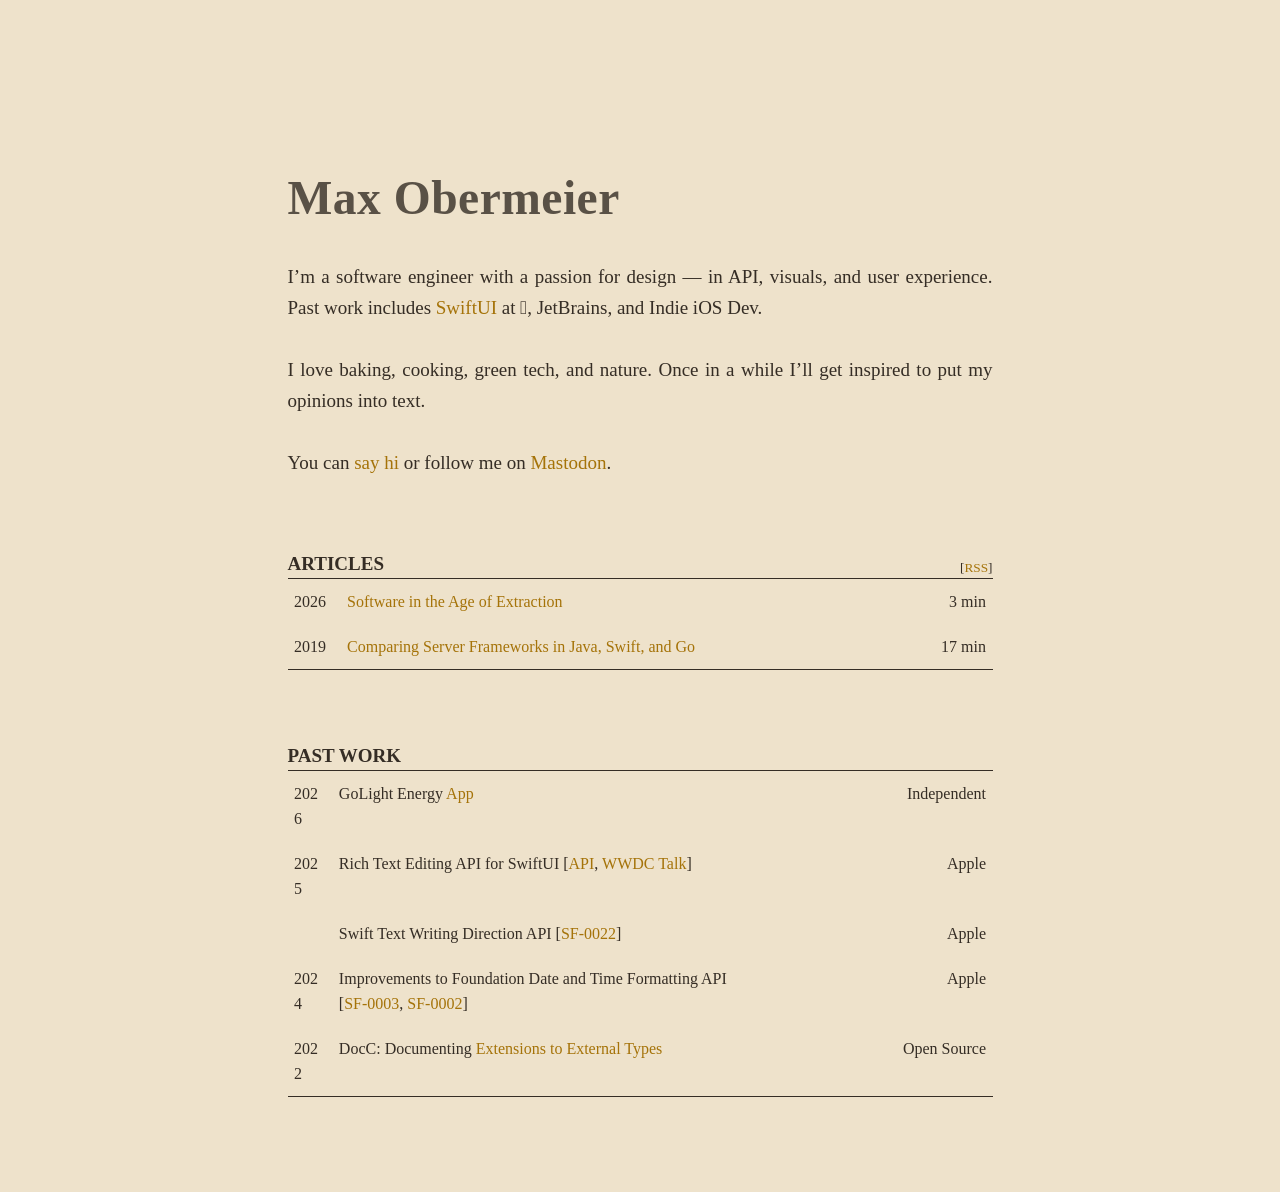
==== index.html @ ea5c06f4 "publish initial version" ====
<!doctype html>
<html class="center-headings">
<head>
    <meta charset="UTF-8">
    <link rel="stylesheet" media="all" href="style/calm.css">
    <meta name="viewport" content="initial-scale=1, viewport-fit=cover">
    <title>Max Obermeier</title>
</head>
<body data-document><h1>Max Obermeier</h1>

<p>I’m a software engineer with a passion for design — in API, visuals, and user experience. Past work includes <a href="https://developer.apple.com/swiftui/">SwiftUI</a> at , JetBrains, and Indie iOS Dev. </p>

<p>I love baking, cooking, green tech, and nature. Once in a while I’ll get inspired to put my opinions into text.</p>

<p>You can <a href="mailto:themomax@icloud.com">say hi</a> or follow me on <a href="https://hachyderm.io/@_maxobermeier">Mastodon</a>.</p>
<div class="page-break" style="page-break-before: always;"></div>

<h6>Articles</h6>

<p><span class="table-trailing">
 [<a href="./feed.rss">RSS</a>]
</span></p>

<table>
<colgroup>
<col style="text-align:left;"/>
<col style="text-align:left;"/>
<col style="text-align:right;"/>
</colgroup>

<tbody>
<tr>
	<td style="text-align:left;">2026</td>
	<td style="text-align:left;"><a href="Software%20in%20the%20Age%20of%20Extraction.html">Software in the Age of Extraction</a></td>
	<td style="text-align:right;">3 min</td>
</tr>
<tr>
	<td style="text-align:left;">2019</td>
	<td style="text-align:left;"><a href="https://medium.com/comsystoreply/https-medium-com-max-comsysto-comparing-backend-frameworks-written-in-java-swift-and-go-70acd07d3a8a">‌Comparing Server Frameworks in Java, Swift, and Go</a></td>
	<td style="text-align:right;">17 min</td>
</tr>
</tbody>
</table>
<div class="page-break" style="page-break-before: always;"></div>

<h6>Past Work</h6>

<table>
<colgroup>
<col style="text-align:left;"/>
<col style="text-align:left;"/>
<col style="text-align:right;"/>
</colgroup>

<tbody>
<tr>
	<td style="text-align:left;">2026</td>
	<td style="text-align:left;">GoLight Energy <a href="https://apps.apple.com/gb/app/golight-energy/id6755192452">App</a></td>
	<td style="text-align:right;">Independent</td>
</tr>
<tr>
	<td style="text-align:left;">2025</td>
	<td style="text-align:left;">Rich Text Editing API for SwiftUI [<a href="https://developer.apple.com/documentation/swiftui/texteditor/init(text:selection:)#discussion">API</a>, <a href="https://developer.apple.com/videos/play/wwdc2025/280/">WWDC Talk</a>]</td>
	<td style="text-align:right;">Apple</td>
</tr>
<tr>
	<td style="text-align:left;"></td>
	<td style="text-align:left;">‌Swift Text Writing Direction API [<a href="https://github.com/swiftlang/swift-foundation/blob/main/Proposals/0022-writing-direction-attribute.md">SF-0022</a>]</td>
	<td style="text-align:right;">Apple</td>
</tr>
<tr>
	<td style="text-align:left;">2024</td>
	<td style="text-align:left;">Improvements to Foundation Date and Time Formatting API<br/>[<a href="https://github.com/swiftlang/swift-foundation/blob/main/Proposals/0002-additional-configuration-properties-for-formatstyle-implementations.md">SF-0003</a>, <a href="https://github.com/swiftlang/swift-foundation/blob/main/Proposals/0003-discrete-format-style.md">SF-0002</a>]</td>
	<td style="text-align:right;">Apple</td>
</tr>
<tr>
	<td style="text-align:left;">2022</td>
	<td style="text-align:left;">DocC: Documenting <a href="https://github.com/swiftlang/swift-docc/pull/369">Extensions to External Types</a></td>
	<td style="text-align:right;">Open Source</td>
</tr>
</tbody>
</table>

<style>
h1 {
    text-align: left !important;
    margin-top: 1.5em !important;
    margin-bottom: 0.5em !important;
    width: 100% !important;
    font-size: 2.5em !important;
}

.table-trailing {
    display: block;
    float: right;
    font-size: 0.7em;
    margin-top: calc(0.3lh / 0.7);
}
</style></body>
</html>
---- style/calm.css ----
/**
 * Copyright © 2026 Max Obermeier. All rights reserved.
 *
 * Overrides for the calm theme appearance.
 */

@import "normalize.css" layer(base);
@import "core.css" layer(base);
@import "style.css" layer(base);


/**
 * Default font
 */
html, html :lang(x-default), html :lang(en) {
    font-family: "Canela Text", "Palatino", "Georgia", Keyboard, Times, "Hiragino Mincho ProN", "ヒラギノ明朝 ProN", serif;
}

/**
 * Default font size
 */
@media screen and (min-width: 320px) {
    html {
        font-size: max(1rem, 19px);
    }
}

/**
 * Light screen color scheme
 */
@media screen {
    html, html.mac {
        background-color: rgb(238, 226, 203);
        color: rgb(53, 45, 37);
    }

    a {
        color: hsl(41, 90%, 34%);
    }

    table, tbody, th, tr, td, hr {
         border-top-color: rgb(53, 45, 37);
         border-bottom-color: rgb(53, 45, 37);
    }

    hr {
        background-color: rgb(53, 45, 37);
        opacity: 0.2;
    }
}

/**
 * Dark screen color scheme
 */
@media screen and (prefers-color-scheme: dark) {
    html, html.mac.night-mode, html.night-mode {
        background-color: rgb(65, 59, 49);
        color: rgb(246, 236, 220);
    }

    .night-mode a, a {
        color: hsl(41, 80%, 60%);
    }

    table, tbody, th, tr, td, hr {
        border-top-color: rgba(246, 236, 220);
        border-bottom-color: rgba(246, 236, 220);
    }

    hr {
         background-color: rgba(246, 236, 220);
         opacity: 0.3;
    }
}

/**
 * Default padding
 */
html {
    padding-top: 5em;
    padding-bottom: 5em;
}

.page-break {
    height: 2em;
}

/**
 * Link override
 */
 @media screen {
     a {
         text-decoration: none;
     }
 }

/**
 * Title style override
 */

@media screen {
    .center-headings {
        :nth-child(1 of h1) {
            font-size: 3em;
            margin-bottom: 1.5em;
            font-weight: bold;
            position: relative;
            left: 50%;
            transform: translate(-50%, 0%);
            width: 80vw;
            opacity: 0.8;
        }
    }
}

@media screen and (min-width: 920px) {
    .center-headings {
        :nth-child(1 of h1) {
            font-size: 4em;
        }
    }
}

@media screen and (min-width: 1080px) {
    .center-headings {
        :nth-child(1 of h1) {
            font-size: 5em;
        }
    }
}

/**
 * Abstract override.
 */

 @media screen {
    .center-headings {
        /* The first h1 if immediately followed by a paragraph and
         * a separator line.
        */
        :nth-child(1 of h1):has(+ p + hr) {
            margin-bottom: 0.5em;
        }

        /* The paragraph immediately following the first h1 if immediately
        * followed by a separator line.
        */
        :nth-child(1 of h1) + p:has(+ hr) {
            text-align: center;
        }

        /* The separator line immediately following the paragraph following
        * the first h1.
        */
        :nth-child(1 of h1) + p + hr {
            margin-top: 4em;
            margin-bottom: 6em;
            height: 10px;

            mask-image: url("data:image/svg+xml;utf8,<svg viewBox='0 0 100% 100%' version='1.1' xmlns='http://www.w3.org/2000/svg'><circle cx='0' cy='5' r='5'  opacity='0'/><circle transform='translate(-30,0)' cx='50%' cy='5' r='5'/><circle cx='50%' cy='5' r='5'/><circle transform='translate(30,0)' cx='50%' cy='5' r='5'/><circle cx='100%' cy='5' r='5' opacity='0'/></svg>");

            border: none;
            mask-size: 100% 100%;
            mask-repeat: no-repeat;
            opacity: 0.8;
        }
    }
}

/**
 * Table override.
 */
table {
  table-layout: auto;
}
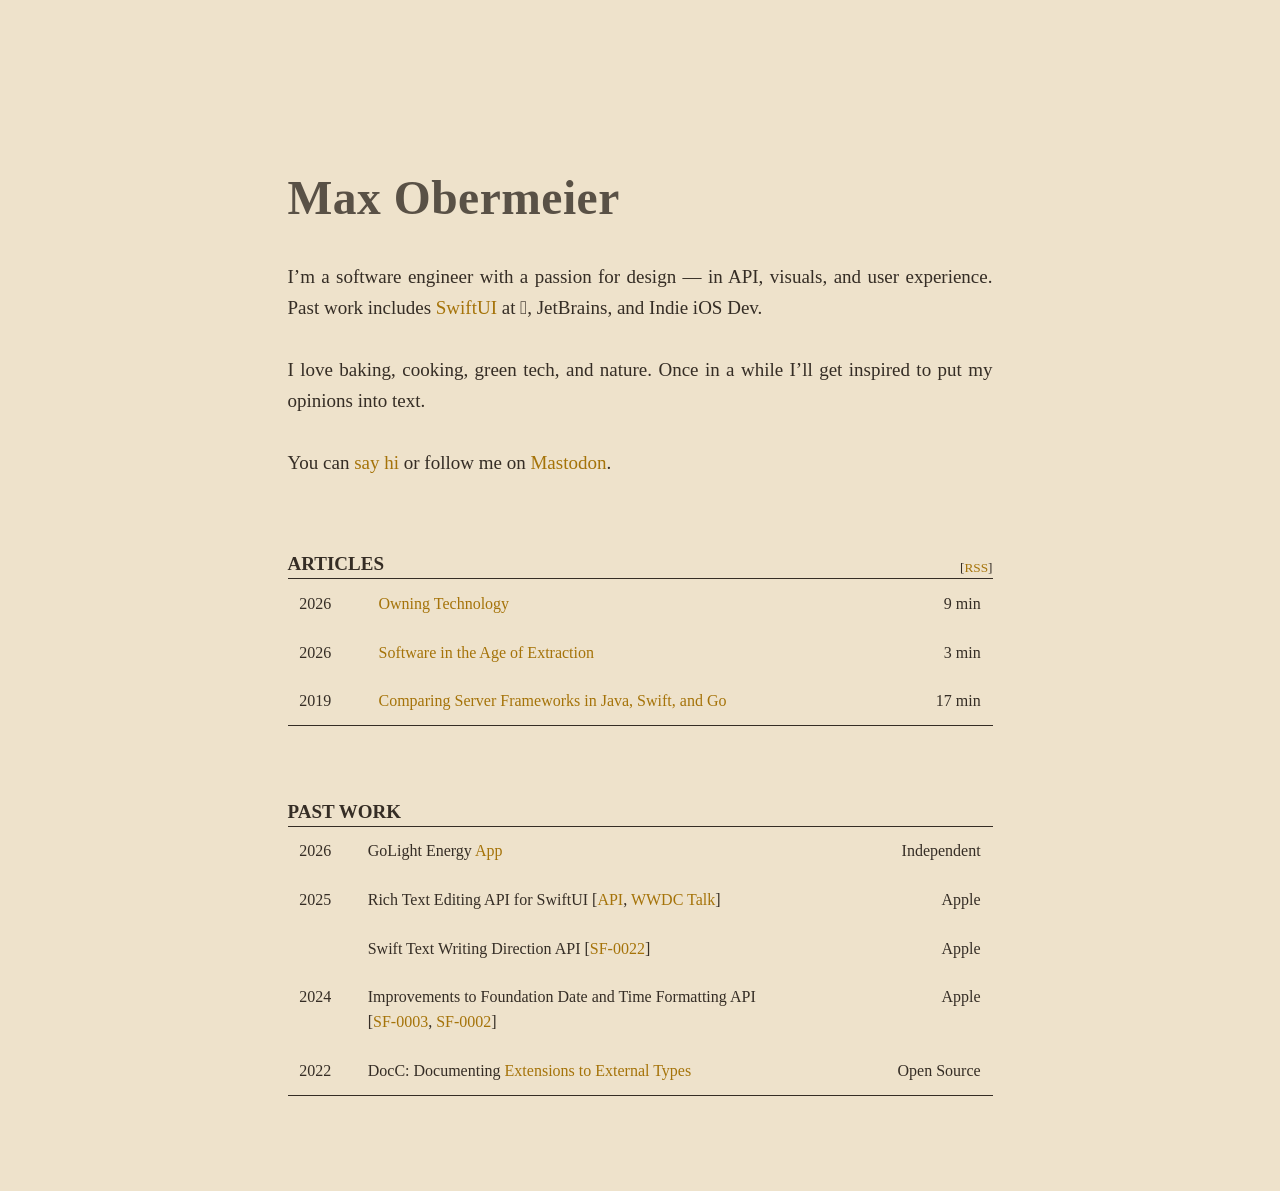
==== commit ef618718: "update content" ====
--- a/index.html
+++ b/index.html
@@ -12,7 +12,7 @@
 
 <p>I love baking, cooking, green tech, and nature. Once in a while I’ll get inspired to put my opinions into text.</p>
 
-<p>You can <a href="mailto:themomax@icloud.com">say hi</a> or follow me on <a href="https://hachyderm.io/@_maxobermeier">Mastodon</a>.</p>
+<p>You can <a href="mailto:hi@maxobermeier.eu">say hi</a> or follow me on <a href="https://hachyderm.io/@_maxobermeier">Mastodon</a>.</p>
 <div class="page-break" style="page-break-before: always;"></div>
 
 <h6>Articles</h6>
@@ -29,6 +29,11 @@
 </colgroup>
 
 <tbody>
+<tr>
+	<td style="text-align:left;">2026</td>
+	<td style="text-align:left;"><a href="Owning%20Technology.html">Owning Technology</a></td>
+	<td style="text-align:right;">9 min</td>
+</tr>
 <tr>
 	<td style="text-align:left;">2026</td>
 	<td style="text-align:left;"><a href="Software%20in%20the%20Age%20of%20Extraction.html">Software in the Age of Extraction</a></td>
--- a/style/calm.css
+++ b/style/calm.css
@@ -173,3 +173,8 @@
 table {
   table-layout: auto;
 }
+
+th,
+td {
+  padding: calc((10 / 1080) * 100vw) calc((10 / 1080) * 100vw) calc((10 / 1080) * 100vw) calc((10 / 1080) * 100vw);
+}
